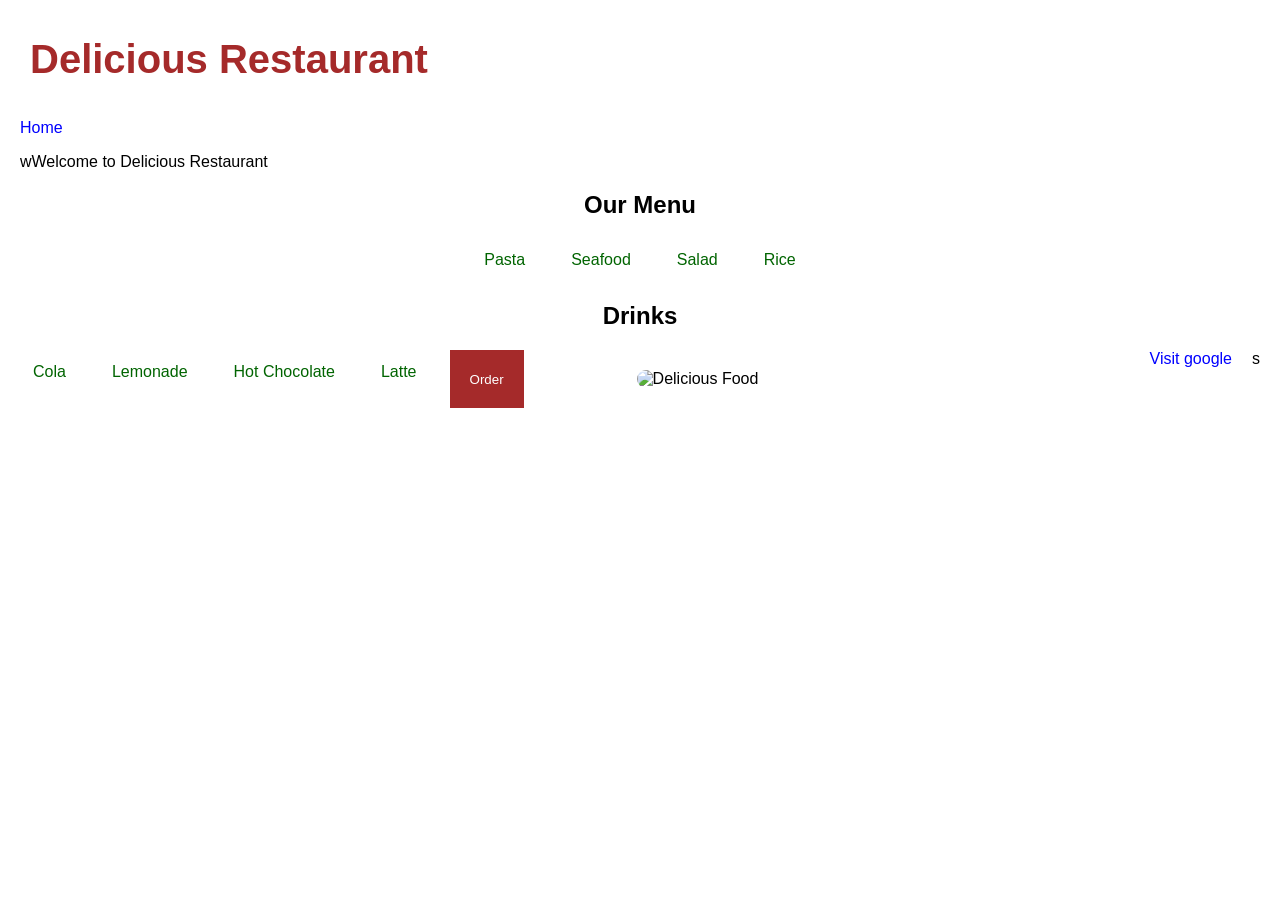
==== index.html @ 89d04e7b "Add files via upload" ====
<!DOCTYPE html>
<html lang="en">
<head>
    <meta charset="UTF-8">
    <meta name="viewport" content="width=device-width, initial-scale=1.0">
    <title>Delicious Restaurant</title>
    <link rel="stylesheet"href="style.css">
</head>
<body>
   
    <h1>Delicious Restaurant</h1>
    <a href="index.html">Home</a>
<p>wWelcome to Delicious Restaurant</p>
<h2>Our Menu</h2>
<ul>
<li>Pasta</li>
<li> Seafood</li>
<li>Salad</li>
<li>Rice</li>
</ul>
<h2>Drinks</h2>
<ul>
<li>Cola</li>
<li>Lemonade</li>
<li>Hot Chocolate</li>
<li>Latte</li>
<button onclick="orderFood()">Order</button>
<img src="restaurant.jpg" alt="Delicious Food">
<a href="https://www.gogle.com">Visit google</a>
<script src="script.js"></script>s
</body>
</html>
---- style.css ----
body{
    background-color:white;
    font-family:Arial,sans-serif ;
    margin: 20px; ;
}
h1{
color:brown;
font-size: 40px;
padding: 10px;
}
p{
    colcr:gray;
}
h2{
color:black;
text-align: center;
}
li{
color:darkgreen;
margin: 8px;
 padding: 5px;
}
ul{
list-style-type: none;
padding:0;
display:flex;
justify-content:center ;
gap: 20px; ;
}
button{
background-color:brown ;
color:white;
padding: 10px 20px ;
border: none;
border: radius 8px;
}
 button::hover{
 background-color:darked
}
img{
width: 400px; 
border-radius: 10px;
display: block;
margin: 20px auto;
}
a{
    color:blue;
    text-decoration: none;
}
a:hover{
    color:darkblue ;
}
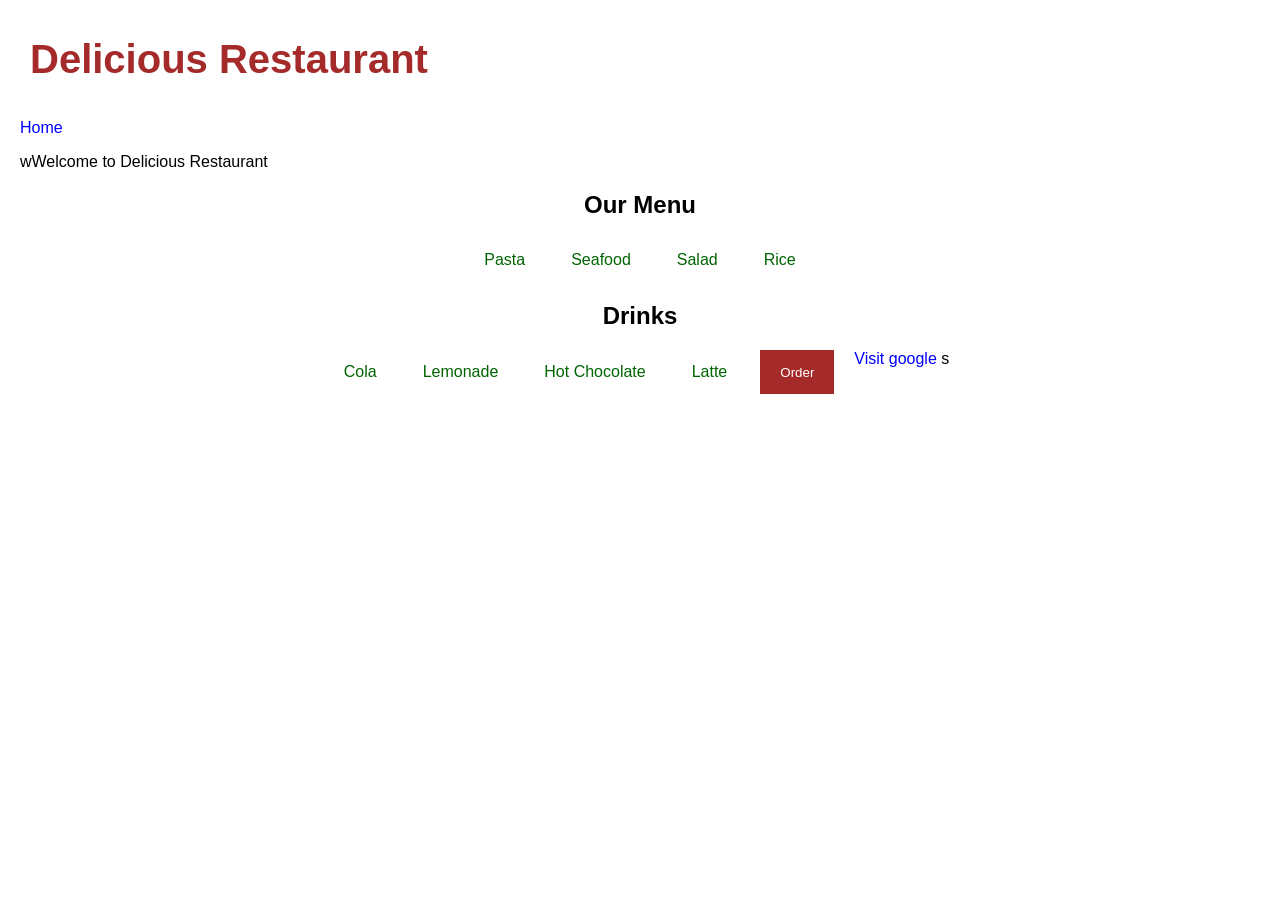
==== commit 8165ecae: "Add files via upload" ====
--- a/index.html
+++ b/index.html
@@ -25,11 +25,10 @@
 <li>Hot Chocolate</li>
 <li>Latte</li>
 <button onclick="orderFood()">Order</button>
-<img src="restaurant.jpg" alt="Delicious Food">
+<div class="></div>
+<img src="restaurant.jpg.webp" alt= "Restaurant Image">
 <a href="https://www.gogle.com">Visit google</a>
 <script src="script.js"></script>s
 </body>
 </html>
 
-
-
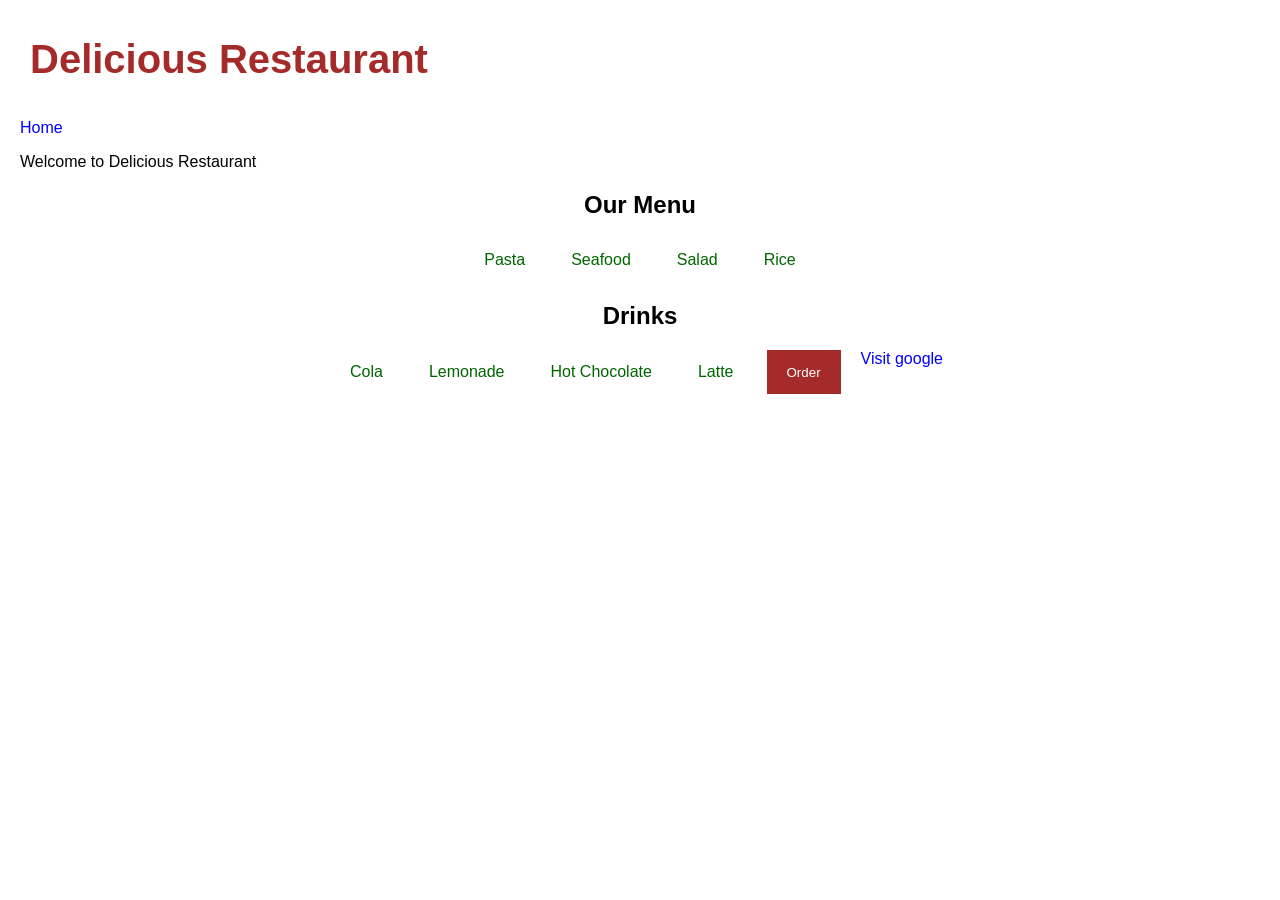
==== commit e23ddc83: "Add files via upload" ====
--- a/index.html
+++ b/index.html
@@ -10,7 +10,7 @@
    
     <h1>Delicious Restaurant</h1>
     <a href="index.html">Home</a>
-<p>wWelcome to Delicious Restaurant</p>
+<p>Welcome to Delicious Restaurant</p>
 <h2>Our Menu</h2>
 <ul>
 <li>Pasta</li>
@@ -28,7 +28,7 @@
 <div class="></div>
 <img src="restaurant.jpg.webp" alt= "Restaurant Image">
 <a href="https://www.gogle.com">Visit google</a>
-<script src="script.js"></script>s
+<script src="script.js"></script>
 </body>
 </html>
 
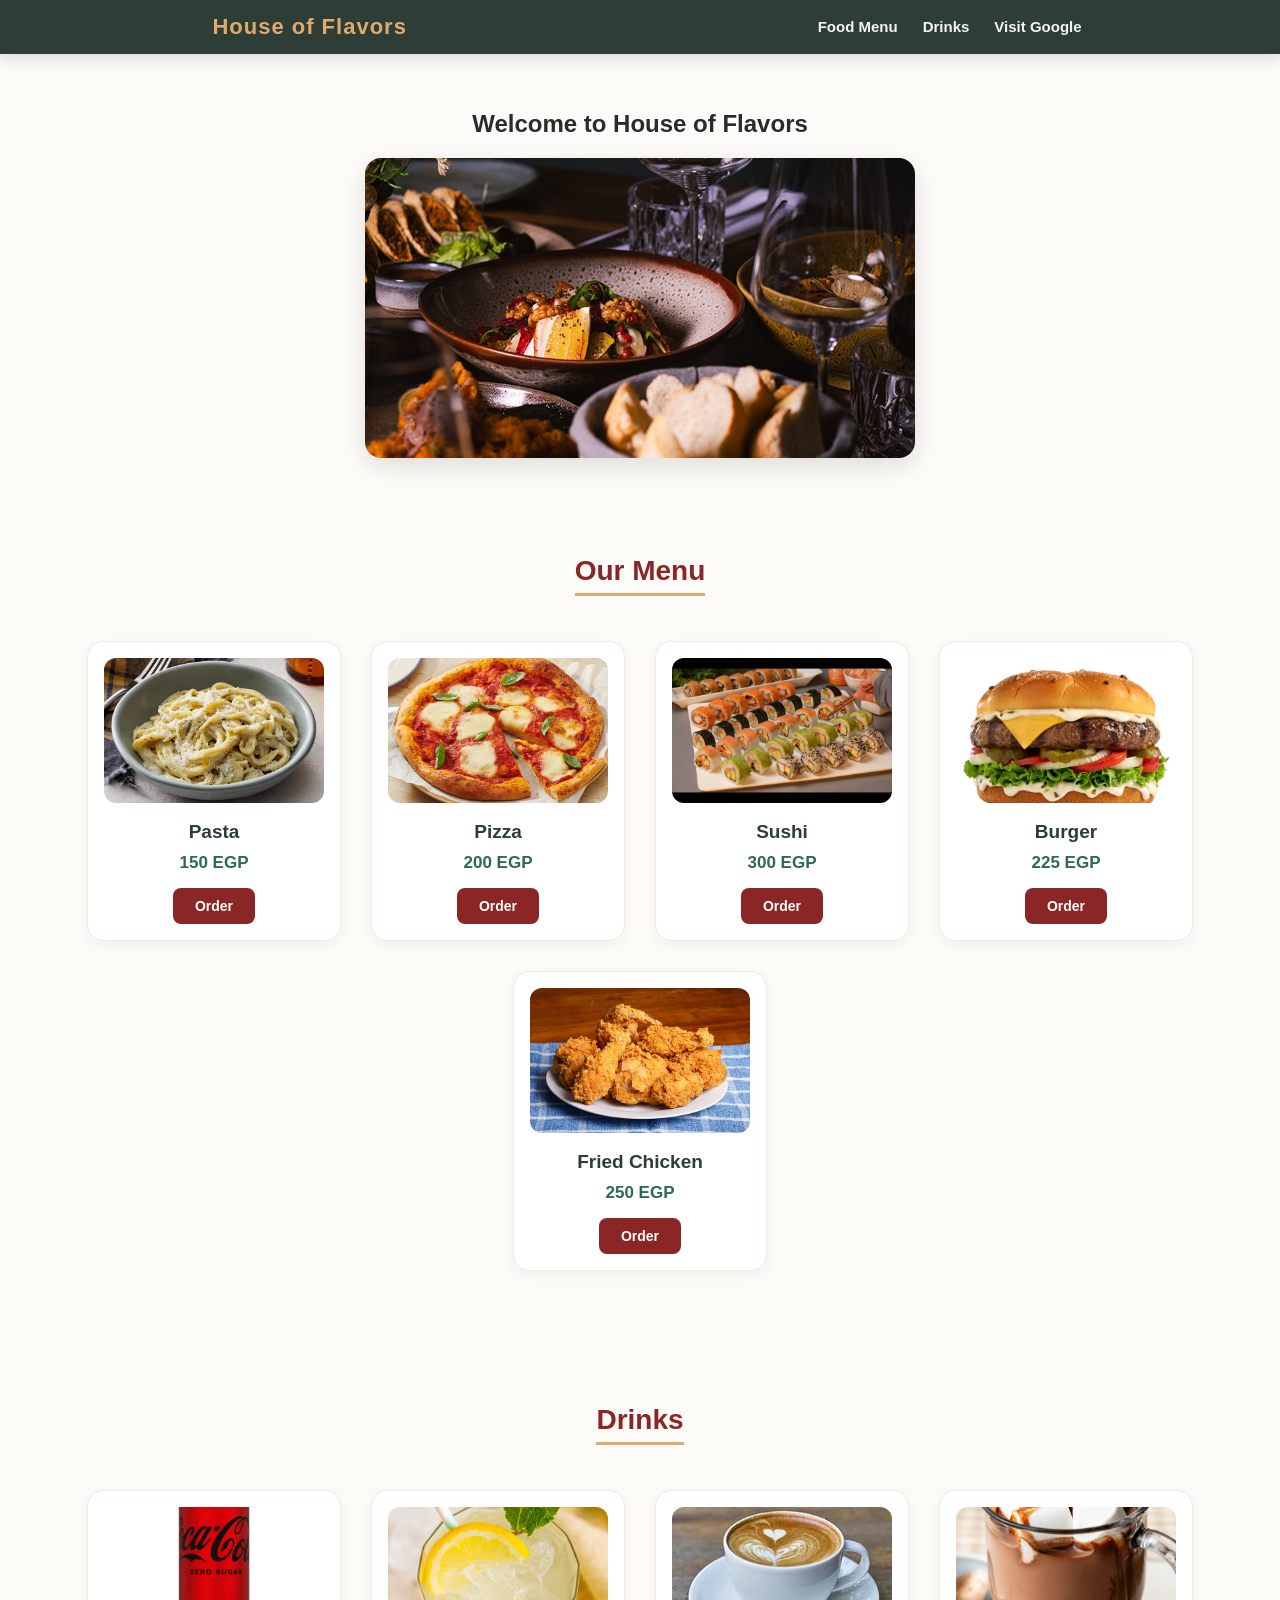
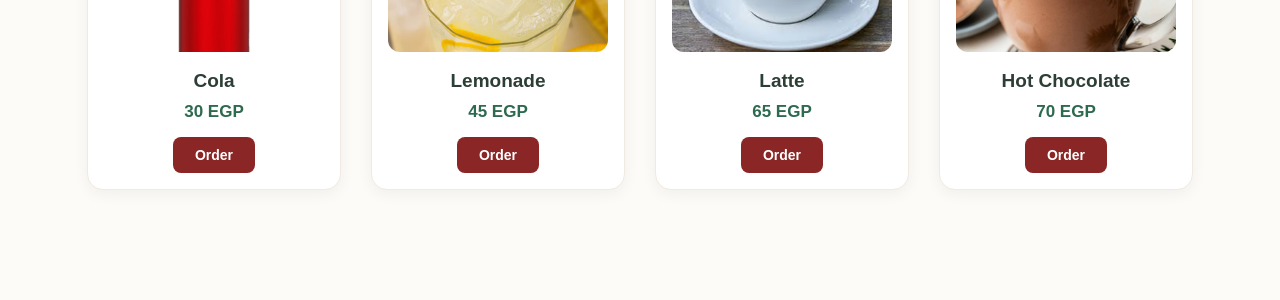
==== commit 880eae9c: "Rename download.htm to index.html" ====
--- a/index.html
+++ b/index.html
@@ -3,31 +3,90 @@
 <head>
     <meta charset="UTF-8">
     <meta name="viewport" content="width=device-width, initial-scale=1.0">
-    <title>Delicious Restaurant</title>
+    <title>House of Flavors</title>
     <link rel="stylesheet"href="style.css">
 </head>
 <body>
-   
-    <h1>Delicious Restaurant</h1>
-    <a href="index.html">Home</a>
-<p>Welcome to Delicious Restaurant</p>
+    <header>
+    <nav class="navbar">
+    <h1>House of Flavors</h1>
+ <ul>
+    <li><a href="#food">Food Menu</a></li>
+    <li><a href="#drinks">Drinks</a></li>
+    <li><a href="https://www.google.com" target="-blank">Visit Google</a></li>
+ </ul>
+    </nav>
+    </header>
+    <div class="main-container">
+<header class="hero section">
+    <h2>Welcome to House of Flavors</h2>
+<img src="restaurant.jpg" alt="Restaurant Main Dish" class="hero-img">
+</header>
+<section id="food" class="menu-section">
 <h2>Our Menu</h2>
-<ul>
-<li>Pasta</li>
-<li> Seafood</li>
-<li>Salad</li>
-<li>Rice</li>
-</ul>
+<div class="items-grid">
+<div class="card">
+<img src="pasta.webp" alt="Pasta">
+<h3>Pasta</h3>
+<p class="price">150 EGP</p>
+<button onclick="orderFood('Pasta', 150)">Order</button>
+</div>
+<div class="card">
+<img src="pizza.jpg" alt="Pizza">
+<h3>Pizza</h3>
+<p class="price">200 EGP</p>
+<button onclick="orderFood('Pizza',200)">Order</button>
+</div>
+<div class="card">
+<img src="sushi.jpg" alt="Sushi">
+<h3>Sushi</h3>
+<p class="price">300 EGP</p>
+<button onclick="orderFood('Sushi', 300)">Order</button>
+</div>
+<div class="card">
+<img src="burger.jpg" alt="Burger">
+<h3>Burger</h3>
+<p class="price">225 EGP</p>
+<button onclick="orderFood('Burger', 225)">Order</button>
+</div>
+<div class="card">
+<img src="fried chicken.jpg" alt="Fried Chicken">
+<h3>Fried Chicken</h3>
+<p class="price">250 EGP</p>
+<button onclick="orderFood('Fried Chicken', 250)">Order</button>
+</div>
+</div>
+</section>
+<section id="drinks" class="menu-section">
 <h2>Drinks</h2>
-<ul>
-<li>Cola</li>
-<li>Lemonade</li>
-<li>Hot Chocolate</li>
-<li>Latte</li>
-<button onclick="orderFood()">Order</button>
-<div class="></div>
-<img src="restaurant.jpg.webp" alt= "Restaurant Image">
-<a href="https://www.gogle.com">Visit google</a>
+<div class="items-grid">
+<div class="card">
+<img src="cola.webp" alt="Cola">
+<h3>Cola</h3>
+<p class="price">30 EGP</p>
+<button onclick="orderFood('Cola', 30)">Order</button>
+</div>
+<div class="card">
+<img src="lemonade.jpg" alt="Lemonade">
+<h3>Lemonade</h3>
+<p class="price">45 EGP</p>
+<button onclick="orderFood('Lemonade', 45)">Order</button>
+</div>
+<div class="card">
+<img src="latte.jpg" alt="Latte">
+<h3>Latte</h3>
+<p class="price">65 EGP</p>
+<button onclick="orderFood('Latte', 65)">Order</button>
+</div>
+<div class="card">
+<img src="hot chocolate.webp" alt="Hot Chocolate">
+<h3>Hot Chocolate</h3>
+<p class="price">70 EGP</p>
+<button onclick="orderFood('Hot Chocolate',70)">Order</button>
+</div>
+</div>
+</section>
+    </div>
 <script src="script.js"></script>
 </body>
 </html>
--- a/style.css
+++ b/style.css
@@ -1,52 +1,129 @@
-body{
-    background-color:white;
-    font-family:Arial,sans-serif ;
-    margin: 20px; ;
+html{
+    scroll-behavior:smooth;
 }
-h1{
-color:brown;
-font-size: 40px;
-padding: 10px;
+    body{
+        margin: 0;
+        padding-top: 90px;
+        background-color: #fcfbf7;
+        color:#2b2b2b;
+    font-family:'Segoe UI', Tahoma, Geneva, Verdana, sans-serif;
+    text-align: center;
+ }
+    .navbar{
+position: fixed;
+top: 0;
+left:0 ;
+width: 100%;
+background-color: #2c3e35;
+color: white;
+display: flex;
+justify-content: space-around;
+align-items: center;
+box-shadow: 0 4px 15px rgba(0, 0, 0, 0.15);
+z-index: 1000;
+ }
+.navbar h1{
+margin: 14px;
+color: #e0a96d;
+font-size: 22px;
+letter-spacing:  1px;
 }
-p{
-    colcr:gray;
+.navbar ul{
+list-style: none;
+display: flex;
+gap:25px;
+padding: 0;
+margin: 0;
 }
-h2{
-color:black;
-text-align: center;
+.navbar a{
+color:#f4f4f4 ;
+text-decoration:none ;
+font-weight: 600;
+font-size: 15px;
+transition: color 0.3s ease;
 }
-li{
-color:darkgreen;
-margin: 8px;
- padding: 5px;
+.navbar a:hover{
+color: #e0a96d;
 }
-ul{
-list-style-type: none;
-padding:0;
-display:flex;
-justify-content:center ;
-gap: 20px; ;
+main-container{
+max-width: 1100px;
+margin: 0 auto;
+padding: 20px;
 }
-button{
-background-color:brown ;
-color:white;
-padding: 10px 20px ;
+.hero-section h2{
+color: #8b2626;
+font-size: 32px;
+margin-bottom: 20px;
+}
+.hero-img{
+width: 100%;
+max-width: 550px;
+height: 300px;
+object-fit: cover;
+border-radius: 16px;
+box-shadow: 0 8px 25px rgba(0, 0, 0, 0.12);
+margin-bottom: 70px;
+}
+.menu-section{
+margin-bottom: 110px;
+}
+.menu-section h2{
+color: #8b2626;
+font-size: 28px;
+border-bottom: 3px solid #e0a96d;
+display: inline-block;
+padding-bottom: 6px;
+margin-bottom: 45px;
+}
+.items-grid{
+display: flex;
+flex-wrap: wrap;
+justify-content: center;
+gap: 30px;
+.card{
+background: #ffffff;
+width: 220px;
+padding: 16px;
+border-radius: 16px;
+border: 1px solid #f0eae1;
+box-shadow: 0 4px 15px rgba(0, 0, 0, 0.05);
+transition: transform 0.3s ease,box-shadow 0.3s ease;
+}
+.card:hover{
+transform: translateY(-8px);
+box-shadow: 0 12px 28px rgba(139, 38, 38, 0.15);
+}
+.card img{
+width: 100%;
+height: 145px;
+object-fit:cover ;
+border-radius: 12px;}
+}
+.card h3{
+margin: 14px 0 6px 0;
+color: #2c3e35;
+font-size: 19px;
+}
+.price{
+color: #2d6a4f;
+font-weight: bold;
+font-size: 17px;
+margin: 10px 0 15px 0;
+}
+button {
+background-color: #8b2626;
+color: white;
 border: none;
-border: radius 8px;
+padding: 10px 22px;
+border-radius: 8px;
+cursor: pointer;
+font-size: 14px;
+font-weight: 600;
+transition: background-color 0.3s ease,transform 0.1s ease;
 }
- button::hover{
- background-color:darked
+button:hover{
+    background-color: #6b1d1d;
 }
-img{
-width: 400px; 
-border-radius: 10px;
-display: block;
-margin: 20px auto;
-}
-a{
-    color:blue;
-    text-decoration: none;
-}
-a:hover{
-    color:darkblue ;
-}
+button:active{
+    transform: scale(0.96);
+}
